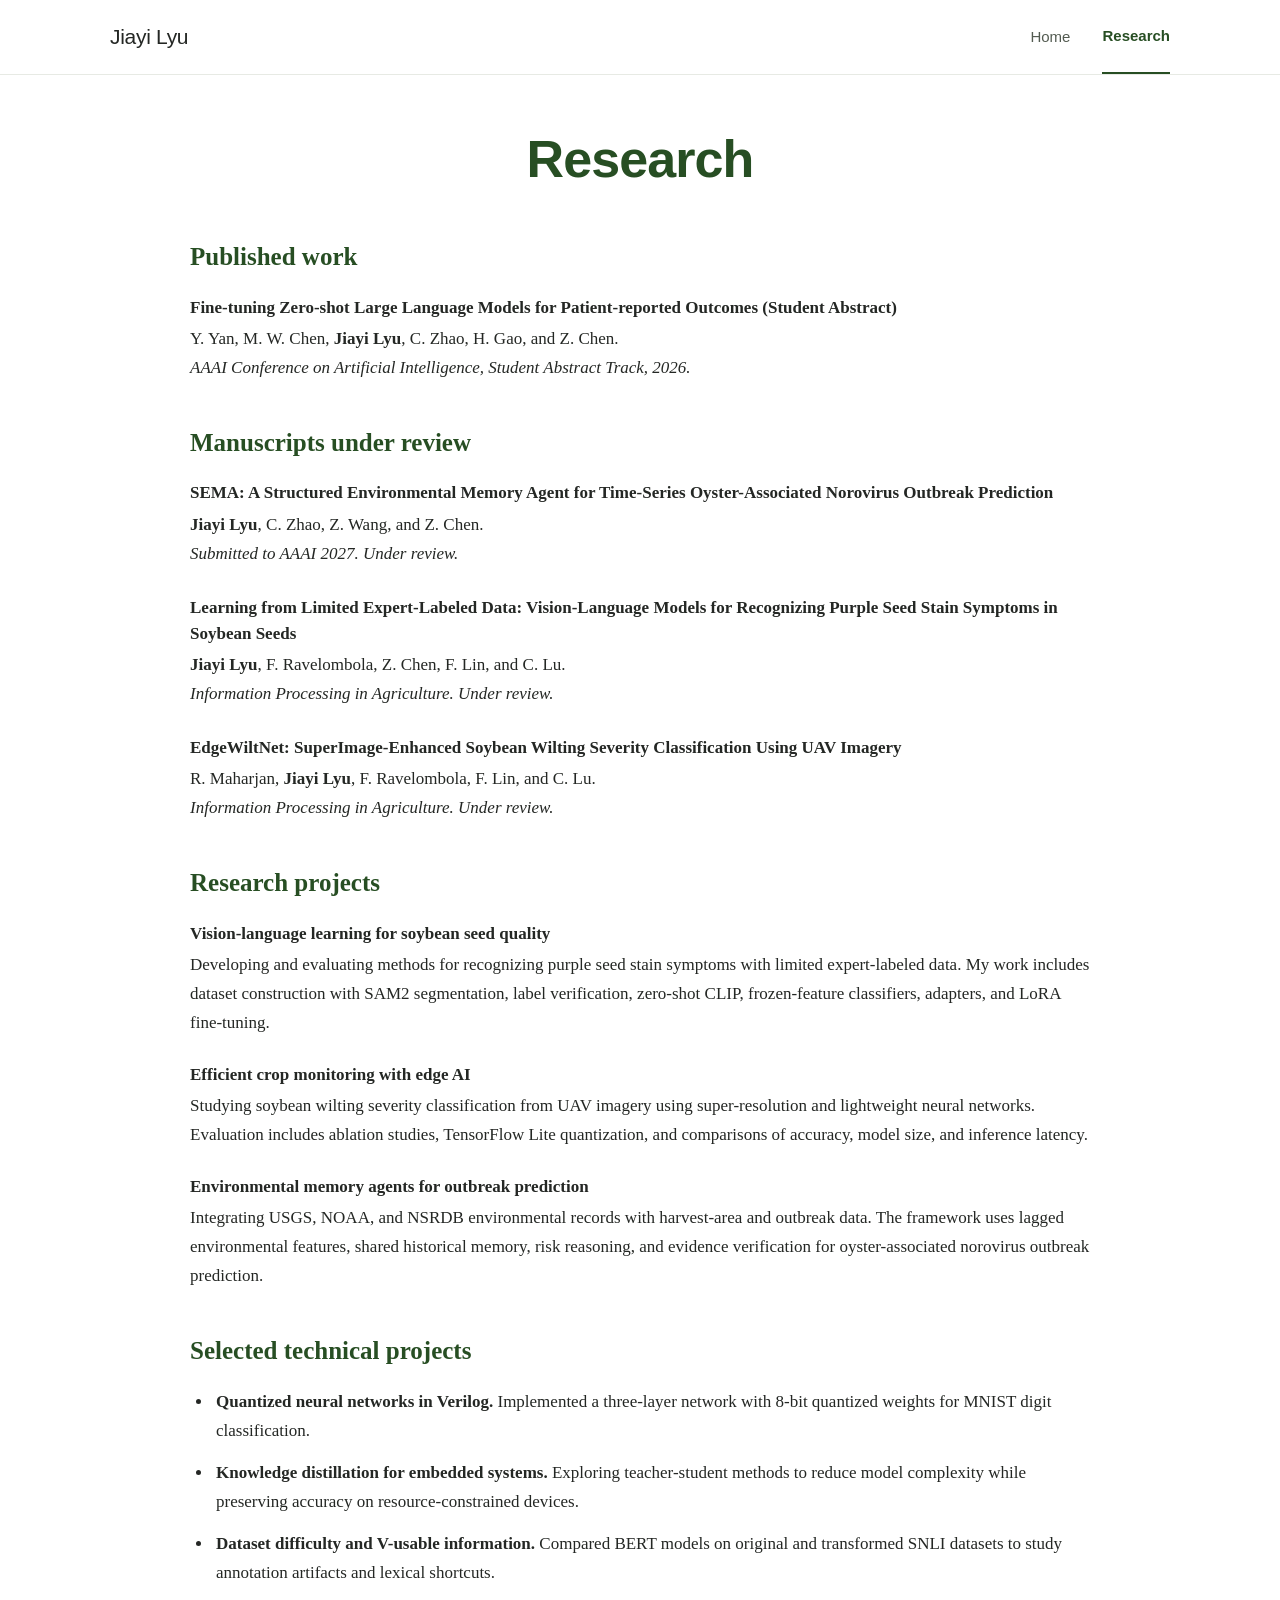
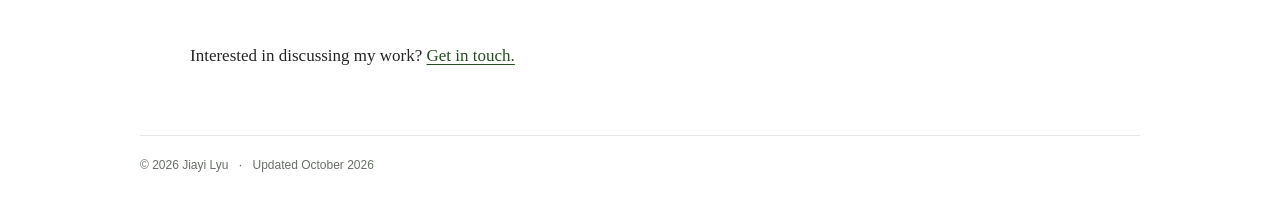
==== research.html @ 314a5ffe "Add files via upload" ====
<!doctype html>
<html lang="en">
<head>
  <meta charset="utf-8">
  <meta name="viewport" content="width=device-width, initial-scale=1">
  <title>Research | Jiayi Lyu</title>
  <meta name="description" content="Jiayi Lyu's publications, manuscripts under review, and projects in vision-language learning, agricultural computer vision, memory-based agents, and efficient AI.">
  <meta name="author" content="Jiayi Lyu">
  <meta name="robots" content="index,follow">
  <meta property="og:type" content="website">
  <meta property="og:title" content="Research | Jiayi Lyu">
  <meta property="og:description" content="Publications and research in efficient AI, vision-language models, environmental prediction, and edge deployment.">
  <meta property="og:url" content="https://jiayilyu777-dzq.github.io/research.html">
  <link rel="canonical" href="https://jiayilyu777-dzq.github.io/research.html">
  <link rel="icon" href="favicon.svg" type="image/svg+xml">
  <link rel="stylesheet" href="style.css">
</head>
<body>
  <a class="skip-link" href="#main">Skip to content</a>
  <header class="site-header">
    <nav class="navigation" aria-label="Main navigation">
      <a class="site-name" href="index.html">Jiayi Lyu</a>
      <div class="nav-links">
        <a href="index.html">Home</a>
        <a href="research.html" aria-current="page">Research</a>
      </div>
    </nav>
  </header>

  <main id="main" class="page-shell research-page">
    <h1 class="page-title">Research</h1>
    <section aria-labelledby="published-heading">
      <h2 id="published-heading">Published work</h2>
      <article class="publication">
        <h3>Fine-tuning Zero-shot Large Language Models for Patient-reported Outcomes (Student Abstract)</h3>
        <p>Y. Yan, M. W. Chen, <strong>Jiayi Lyu</strong>, C. Zhao, H. Gao, and Z. Chen.</p>
        <p class="venue">AAAI Conference on Artificial Intelligence, Student Abstract Track, 2026.</p>
      </article>
    </section>

    <section aria-labelledby="review-heading">
      <h2 id="review-heading">Manuscripts under review</h2>
      <article class="publication">
        <h3>SEMA: A Structured Environmental Memory Agent for Time-Series Oyster-Associated Norovirus Outbreak Prediction</h3>
        <p><strong>Jiayi Lyu</strong>, C. Zhao, Z. Wang, and Z. Chen.</p>
        <p class="venue">Submitted to AAAI 2027. <span class="status">Under review.</span></p>
      </article>
      <article class="publication">
        <h3>Learning from Limited Expert-Labeled Data: Vision-Language Models for Recognizing Purple Seed Stain Symptoms in Soybean Seeds</h3>
        <p><strong>Jiayi Lyu</strong>, F. Ravelombola, Z. Chen, F. Lin, and C. Lu.</p>
        <p class="venue">Information Processing in Agriculture. <span class="status">Under review.</span></p>
      </article>
      <article class="publication">
        <h3>EdgeWiltNet: SuperImage-Enhanced Soybean Wilting Severity Classification Using UAV Imagery</h3>
        <p>R. Maharjan, <strong>Jiayi Lyu</strong>, F. Ravelombola, F. Lin, and C. Lu.</p>
        <p class="venue">Information Processing in Agriculture. <span class="status">Under review.</span></p>
      </article>
    </section>

    <section aria-labelledby="projects-heading">
      <h2 id="projects-heading">Research projects</h2>
      <article class="research-project">
        <h3>Vision-language learning for soybean seed quality</h3>
        <p>Developing and evaluating methods for recognizing purple seed stain symptoms with limited expert-labeled data. My work includes dataset construction with SAM2 segmentation, label verification, zero-shot CLIP, frozen-feature classifiers, adapters, and LoRA fine-tuning.</p>
      </article>
      <article class="research-project">
        <h3>Efficient crop monitoring with edge AI</h3>
        <p>Studying soybean wilting severity classification from UAV imagery using super-resolution and lightweight neural networks. Evaluation includes ablation studies, TensorFlow Lite quantization, and comparisons of accuracy, model size, and inference latency.</p>
      </article>
      <article class="research-project">
        <h3>Environmental memory agents for outbreak prediction</h3>
        <p>Integrating USGS, NOAA, and NSRDB environmental records with harvest-area and outbreak data. The framework uses lagged environmental features, shared historical memory, risk reasoning, and evidence verification for oyster-associated norovirus outbreak prediction.</p>
      </article>
    </section>

    <section aria-labelledby="technical-heading">
      <h2 id="technical-heading">Selected technical projects</h2>
      <ul class="technical-projects">
        <li><strong>Quantized neural networks in Verilog.</strong> Implemented a three-layer network with 8-bit quantized weights for MNIST digit classification.</li>
        <li><strong>Knowledge distillation for embedded systems.</strong> Exploring teacher-student methods to reduce model complexity while preserving accuracy on resource-constrained devices.</li>
        <li><strong>Dataset difficulty and V-usable information.</strong> Compared BERT models on original and transformed SNLI datasets to study annotation artifacts and lexical shortcuts.</li>
      </ul>
    </section>
    <p class="research-contact">Interested in discussing my work? <a href="mailto:jiayi.lyu@siu.edu">Get in touch.</a></p>
  </main>

  <footer class="site-footer"><p>&copy; 2026 Jiayi Lyu <span aria-hidden="true">&middot;</span> Updated October 2026</p></footer>
</body>
</html>
---- style.css ----
:root {
  color-scheme: light;
  --green: #274e23;
  --ink: #242724;
  --muted: #697068;
  --line: #e7eae4;
  --paper: #ffffff;
  --soft: #eef2e9;
}

* { box-sizing: border-box; }
html { scroll-behavior: smooth; }
body {
  margin: 0;
  background: var(--paper);
  color: var(--ink);
  font-family: Georgia, "Times New Roman", serif;
  font-size: 17px;
  line-height: 1.7;
  -webkit-font-smoothing: antialiased;
}
a { color: var(--green); text-underline-offset: .2em; text-decoration-thickness: 1px; }
a:hover { color: #142d11; text-decoration-thickness: 2px; }
a:focus-visible { outline: 2px solid var(--green); outline-offset: 5px; border-radius: 2px; }
strong { font-weight: 700; }
p { margin: 0 0 1.2em; }
.skip-link { position: absolute; left: 16px; top: -90px; padding: 8px 16px; background: white; z-index: 2; }
.skip-link:focus { top: 12px; }
.site-header { border-bottom: 1px solid var(--line); }
.navigation {
  width: min(1060px, calc(100% - 64px));
  min-height: 74px;
  margin-inline: auto;
  display: flex;
  justify-content: space-between;
  align-items: center;
  gap: 24px;
  font-family: Arial, Helvetica, sans-serif;
}
.site-name { font-size: 21px; color: var(--ink); text-decoration: none; letter-spacing: -.3px; }
.nav-links { display: flex; gap: 32px; align-items: center; }
.nav-links a { color: #535b51; text-decoration: none; font-size: 15px; padding-block: 23px; }
.nav-links a[aria-current="page"] { color: var(--green); font-weight: 700; border-bottom: 2px solid var(--green); }
.nav-links a:hover { color: var(--green); }
.page-shell { width: min(1000px, calc(100% - 64px)); margin-inline: auto; }
.page-title {
  margin: 54px 0 58px;
  color: var(--green);
  font-family: Arial, Helvetica, sans-serif;
  font-size: clamp(38px, 5vw, 52px);
  font-weight: 700;
  letter-spacing: -.9px;
  line-height: 1.18;
  text-align: center;
}
.profile-layout { display: grid; grid-template-columns: 190px minmax(0, 1fr); gap: 54px; align-items: start; }
.portrait { display: block; width: 190px; height: 220px; object-fit: cover; border-radius: 2px; margin-bottom: 23px; }
.monogram {
  display: grid;
  place-items: center;
  background: var(--soft);
  border: 1px solid #e0e7da;
  color: #53694a;
  font-size: 66px;
  font-weight: 400;
  letter-spacing: -5px;
  user-select: none;
}
.sidebar-text { font-size: 15px; line-height: 1.65; }
.sidebar-text h2 { font-size: 17px; margin: 0 0 12px; font-weight: 700; color: var(--ink); }
.sidebar-text p { margin-bottom: 19px; }
.biography .greeting { margin: 0 0 25px; font-weight: 700; }
.biography p { text-wrap: pretty; }
.opportunities { margin-top: 29px; }
.research-link { padding-top: 3px; }
.site-footer {
  width: min(1000px, calc(100% - 64px));
  margin: 64px auto 0;
  padding: 20px 0 28px;
  border-top: 1px solid var(--line);
  color: var(--muted);
  font: 12px/1.6 Arial, Helvetica, sans-serif;
}
.site-footer p { margin: 0; }
.site-footer span { padding-inline: 7px; }
.research-page { max-width: 900px; }
.research-page .page-title { margin-bottom: 51px; }
.research-page section { margin-bottom: 44px; }
.research-page h2 { margin: 0 0 21px; color: var(--green); font-size: 25px; line-height: 1.3; font-weight: 700; }
.research-page h3 { font-size: 17px; line-height: 1.55; margin: 0 0 4px; font-weight: 700; }
.publication { margin-bottom: 26px; }
.publication p { margin: 0; }
.publication .venue { font-style: italic; }
.status { white-space: nowrap; }
.research-project { margin-bottom: 24px; }
.research-project p { margin: 0; }
.technical-projects { margin: 0; padding-left: 23px; }
.technical-projects li { margin-bottom: 13px; padding-left: 3px; }
.research-contact { padding-top: 10px; }

@media (max-width: 680px) {
  body { font-size: 16px; }
  .navigation, .page-shell, .site-footer { width: calc(100% - 40px); }
  .navigation { min-height: 64px; gap: 14px; }
  .site-name { font-size: 19px; }
  .nav-links { gap: 22px; }
  .nav-links a { font-size: 14px; padding-block: 19px; }
  .page-title { margin: 38px 0 37px; font-size: 39px; }
  .profile-layout { grid-template-columns: minmax(0, 1fr); gap: 35px; }
  .profile-sidebar { display: grid; grid-template-columns: 110px minmax(0, 1fr); gap: 23px; align-items: start; }
  .portrait { width: 110px; height: 140px; margin: 0; }
  .monogram { font-size: 46px; letter-spacing: -3px; }
  .sidebar-text { font-size: 13px; overflow-wrap: anywhere; }
  .sidebar-text h2 { font-size: 15px; margin-bottom: 6px; }
  .sidebar-text p { margin-bottom: 11px; }
  .biography .greeting { margin-bottom: 20px; }
  .opportunities { margin-top: 24px; }
  .site-footer { margin-top: 40px; }
  .research-page .page-title { margin-bottom: 36px; }
  .research-page h2 { font-size: 23px; }
  .research-page h3 { font-size: 16px; overflow-wrap: anywhere; }
}

@media (max-width: 350px) {
  .navigation, .page-shell, .site-footer { width: calc(100% - 32px); }
  .nav-links { gap: 15px; }
  .profile-sidebar { grid-template-columns: 90px minmax(0, 1fr); gap: 17px; }
  .portrait { width: 90px; height: 120px; }
}

@media (prefers-reduced-motion: reduce) { html { scroll-behavior: auto; } }
@media print {
  .site-header, .skip-link, .site-footer { display: none; }
  .page-shell { width: 100%; }
  .page-title { margin: 0 0 28px; font-size: 32px; }
  a { color: inherit; }
  .publication, .research-project { break-inside: avoid; }
}
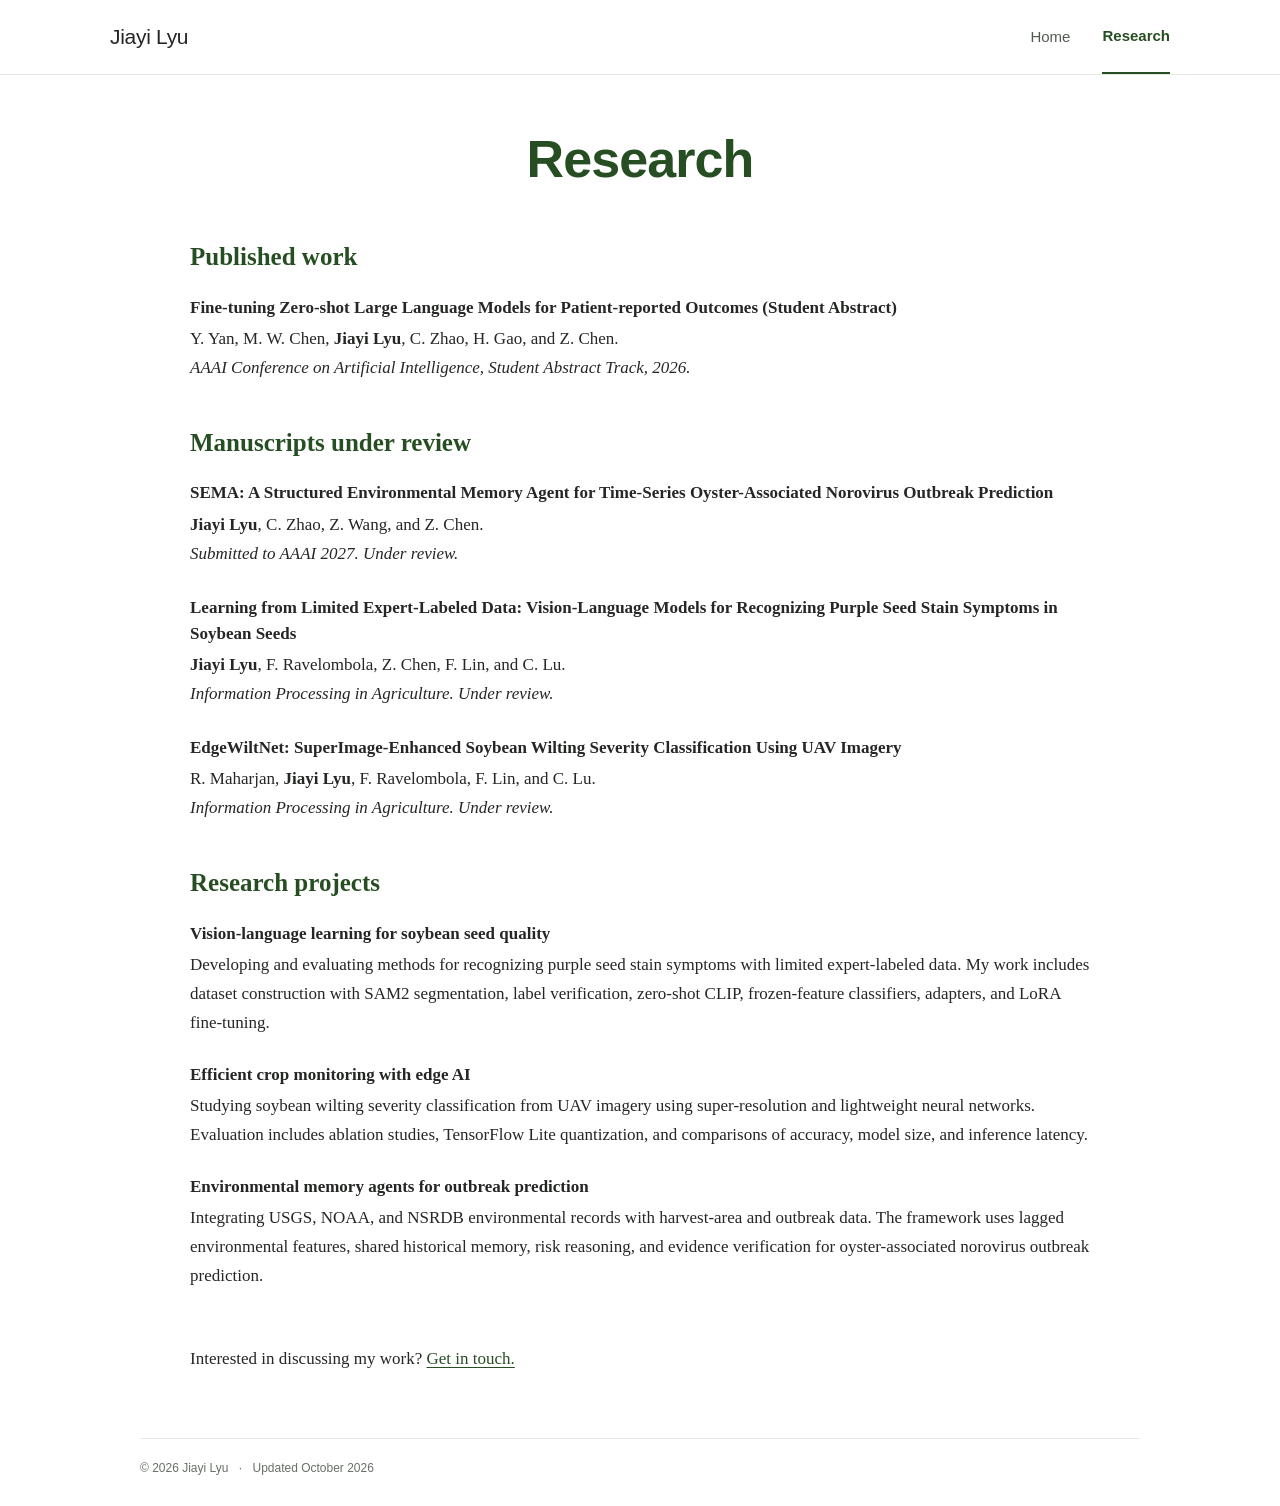
==== commit 0181f977: "Remove selected technical projects section Removed the technical projects section from the research " ====
--- a/research.html
+++ b/research.html
@@ -73,14 +73,6 @@
       </article>
     </section>
 
-    <section aria-labelledby="technical-heading">
-      <h2 id="technical-heading">Selected technical projects</h2>
-      <ul class="technical-projects">
-        <li><strong>Quantized neural networks in Verilog.</strong> Implemented a three-layer network with 8-bit quantized weights for MNIST digit classification.</li>
-        <li><strong>Knowledge distillation for embedded systems.</strong> Exploring teacher-student methods to reduce model complexity while preserving accuracy on resource-constrained devices.</li>
-        <li><strong>Dataset difficulty and V-usable information.</strong> Compared BERT models on original and transformed SNLI datasets to study annotation artifacts and lexical shortcuts.</li>
-      </ul>
-    </section>
     <p class="research-contact">Interested in discussing my work? <a href="mailto:jiayi.lyu@siu.edu">Get in touch.</a></p>
   </main>
 
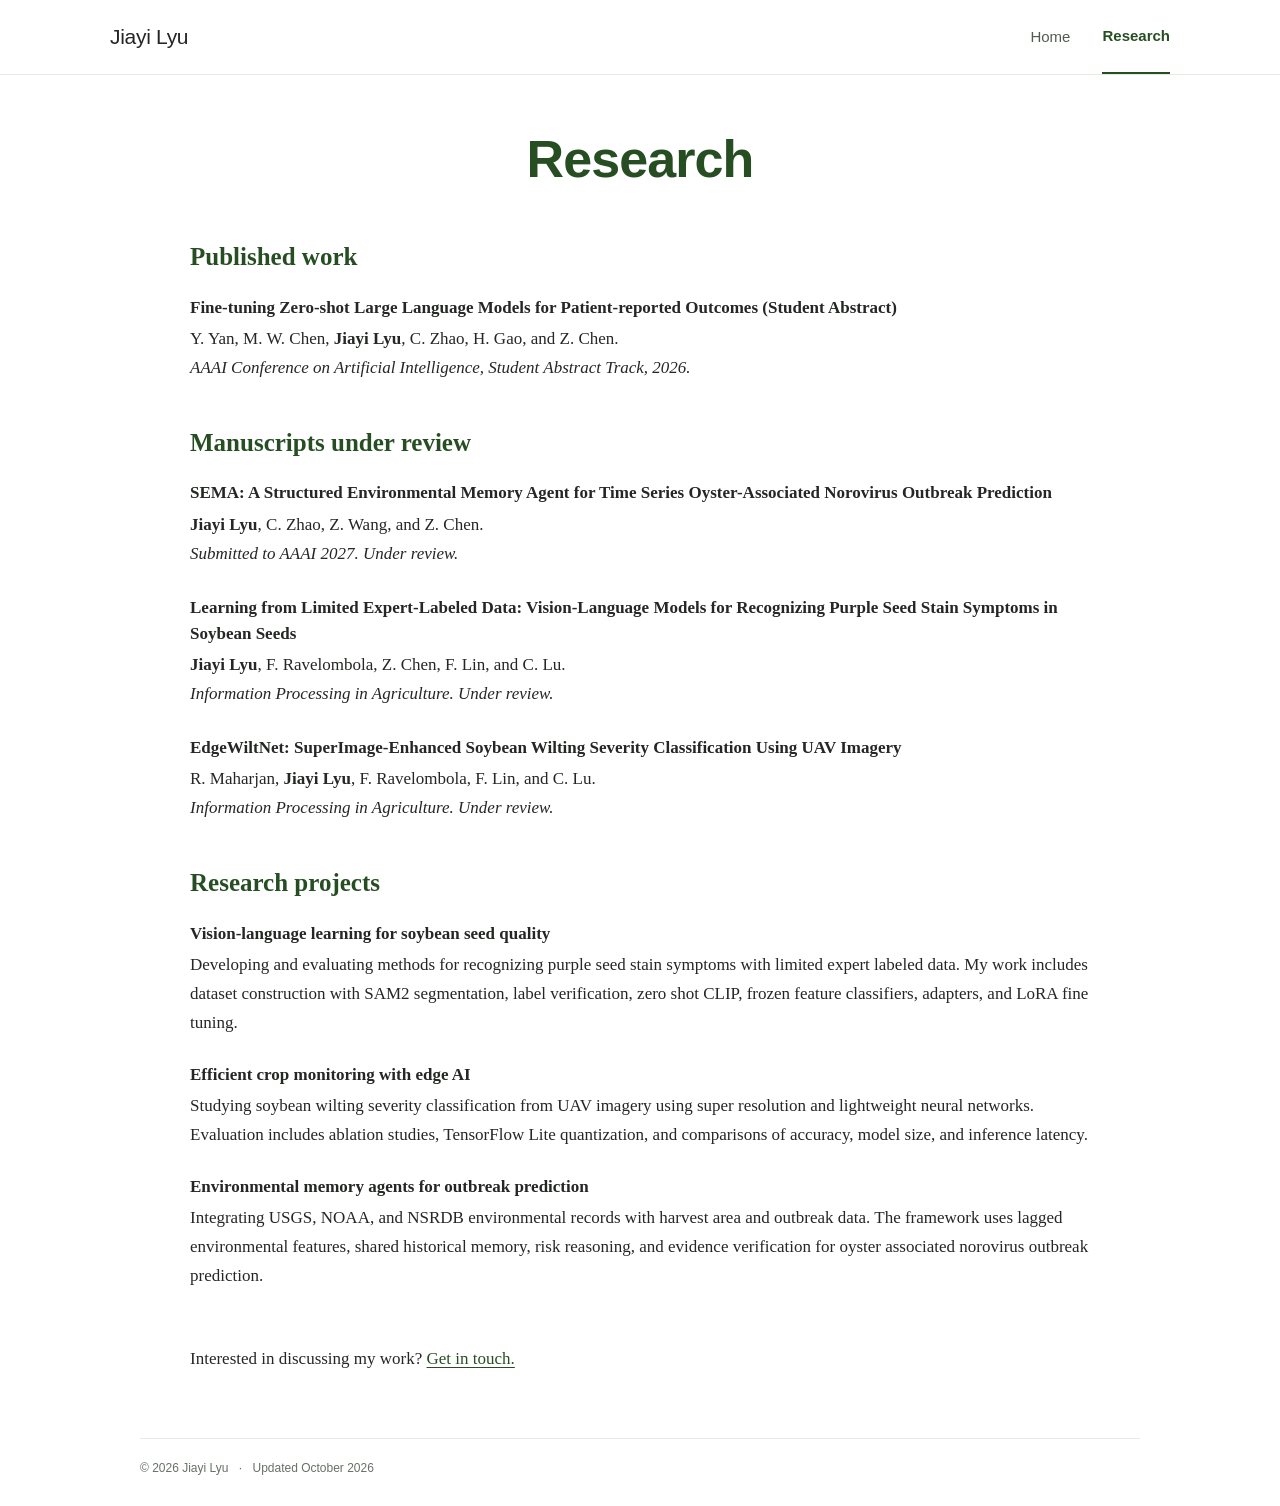
==== commit 1dba3f8e: "Add R1 designation and simplify hyphenated wording" ====
--- a/research.html
+++ b/research.html
@@ -4,12 +4,12 @@
   <meta charset="utf-8">
   <meta name="viewport" content="width=device-width, initial-scale=1">
   <title>Research | Jiayi Lyu</title>
-  <meta name="description" content="Jiayi Lyu's publications, manuscripts under review, and projects in vision-language learning, agricultural computer vision, memory-based agents, and efficient AI.">
+  <meta name="description" content="Jiayi Lyu's publications, manuscripts under review, and projects in vision language learning, agricultural computer vision, memory based agents, and efficient AI.">
   <meta name="author" content="Jiayi Lyu">
   <meta name="robots" content="index,follow">
   <meta property="og:type" content="website">
   <meta property="og:title" content="Research | Jiayi Lyu">
-  <meta property="og:description" content="Publications and research in efficient AI, vision-language models, environmental prediction, and edge deployment.">
+  <meta property="og:description" content="Publications and research in efficient AI, vision language models, environmental prediction, and edge deployment.">
   <meta property="og:url" content="https://jiayilyu777-dzq.github.io/research.html">
   <link rel="canonical" href="https://jiayilyu777-dzq.github.io/research.html">
   <link rel="icon" href="favicon.svg" type="image/svg+xml">
@@ -41,7 +41,7 @@
     <section aria-labelledby="review-heading">
       <h2 id="review-heading">Manuscripts under review</h2>
       <article class="publication">
-        <h3>SEMA: A Structured Environmental Memory Agent for Time-Series Oyster-Associated Norovirus Outbreak Prediction</h3>
+        <h3>SEMA: A Structured Environmental Memory Agent for Time Series Oyster-Associated Norovirus Outbreak Prediction</h3>
         <p><strong>Jiayi Lyu</strong>, C. Zhao, Z. Wang, and Z. Chen.</p>
         <p class="venue">Submitted to AAAI 2027. <span class="status">Under review.</span></p>
       </article>
@@ -61,15 +61,15 @@
       <h2 id="projects-heading">Research projects</h2>
       <article class="research-project">
         <h3>Vision-language learning for soybean seed quality</h3>
-        <p>Developing and evaluating methods for recognizing purple seed stain symptoms with limited expert-labeled data. My work includes dataset construction with SAM2 segmentation, label verification, zero-shot CLIP, frozen-feature classifiers, adapters, and LoRA fine-tuning.</p>
+        <p>Developing and evaluating methods for recognizing purple seed stain symptoms with limited expert labeled data. My work includes dataset construction with SAM2 segmentation, label verification, zero shot CLIP, frozen feature classifiers, adapters, and LoRA fine tuning.</p>
       </article>
       <article class="research-project">
         <h3>Efficient crop monitoring with edge AI</h3>
-        <p>Studying soybean wilting severity classification from UAV imagery using super-resolution and lightweight neural networks. Evaluation includes ablation studies, TensorFlow Lite quantization, and comparisons of accuracy, model size, and inference latency.</p>
+        <p>Studying soybean wilting severity classification from UAV imagery using super resolution and lightweight neural networks. Evaluation includes ablation studies, TensorFlow Lite quantization, and comparisons of accuracy, model size, and inference latency.</p>
       </article>
       <article class="research-project">
         <h3>Environmental memory agents for outbreak prediction</h3>
-        <p>Integrating USGS, NOAA, and NSRDB environmental records with harvest-area and outbreak data. The framework uses lagged environmental features, shared historical memory, risk reasoning, and evidence verification for oyster-associated norovirus outbreak prediction.</p>
+        <p>Integrating USGS, NOAA, and NSRDB environmental records with harvest area and outbreak data. The framework uses lagged environmental features, shared historical memory, risk reasoning, and evidence verification for oyster associated norovirus outbreak prediction.</p>
       </article>
     </section>
 
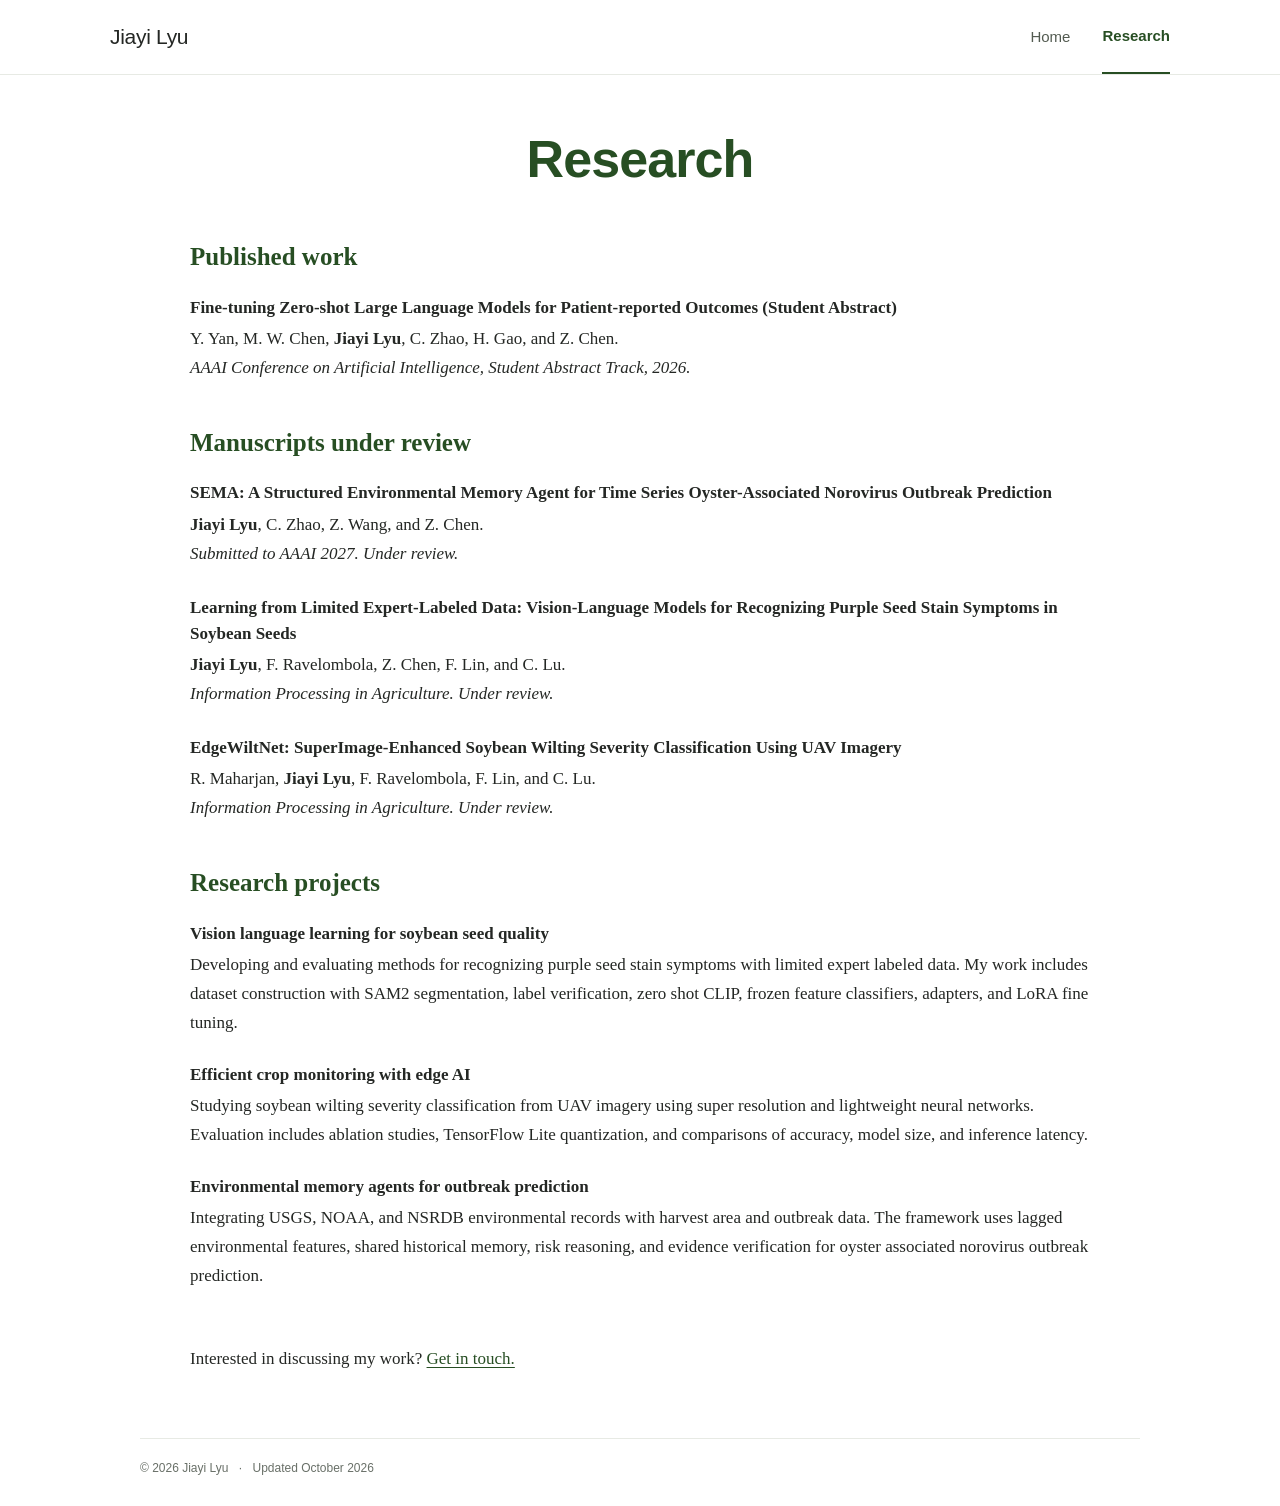
==== commit d300cf68: "Simplify research project heading" ====
--- a/research.html
+++ b/research.html
@@ -60,7 +60,7 @@
     <section aria-labelledby="projects-heading">
       <h2 id="projects-heading">Research projects</h2>
       <article class="research-project">
-        <h3>Vision-language learning for soybean seed quality</h3>
+        <h3>Vision language learning for soybean seed quality</h3>
         <p>Developing and evaluating methods for recognizing purple seed stain symptoms with limited expert labeled data. My work includes dataset construction with SAM2 segmentation, label verification, zero shot CLIP, frozen feature classifiers, adapters, and LoRA fine tuning.</p>
       </article>
       <article class="research-project">
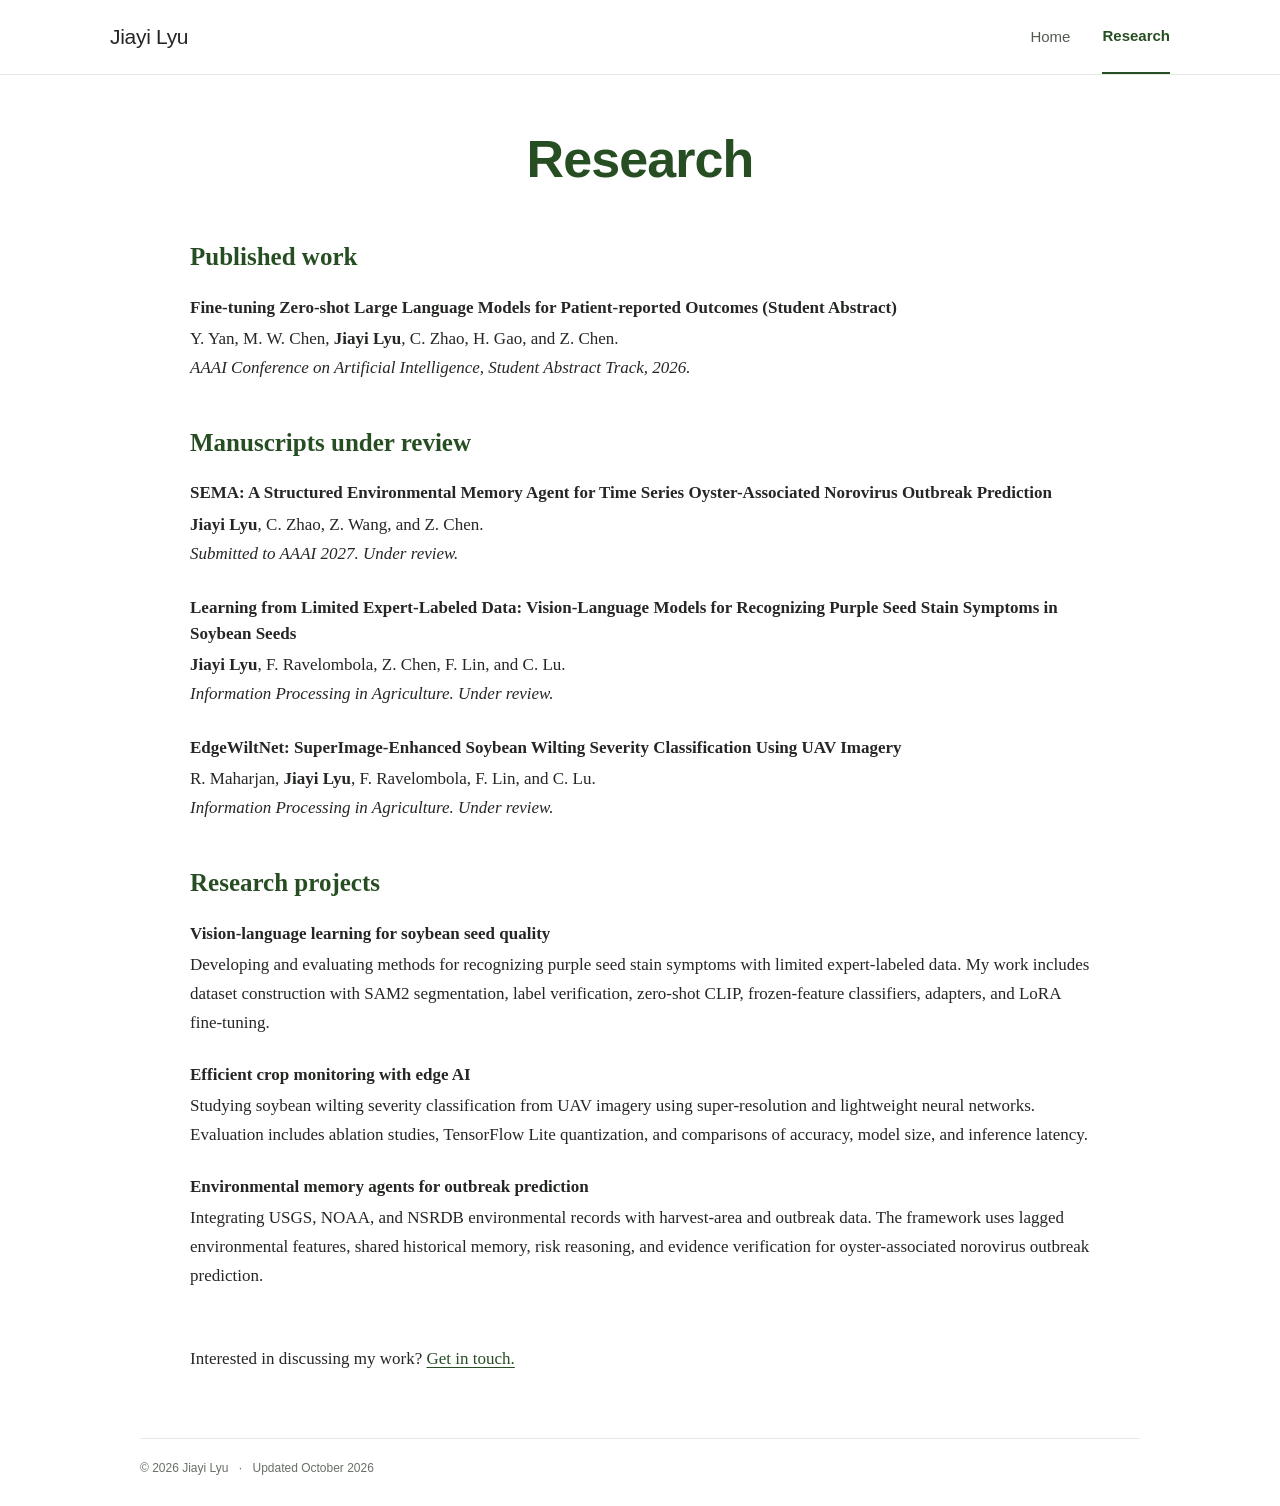
==== commit 8572b185: "Restore hyphens except time series and resource constrained" ====
--- a/research.html
+++ b/research.html
@@ -4,12 +4,12 @@
   <meta charset="utf-8">
   <meta name="viewport" content="width=device-width, initial-scale=1">
   <title>Research | Jiayi Lyu</title>
-  <meta name="description" content="Jiayi Lyu's publications, manuscripts under review, and projects in vision language learning, agricultural computer vision, memory based agents, and efficient AI.">
+  <meta name="description" content="Jiayi Lyu's publications, manuscripts under review, and projects in vision-language learning, agricultural computer vision, memory-based agents, and efficient AI.">
   <meta name="author" content="Jiayi Lyu">
   <meta name="robots" content="index,follow">
   <meta property="og:type" content="website">
   <meta property="og:title" content="Research | Jiayi Lyu">
-  <meta property="og:description" content="Publications and research in efficient AI, vision language models, environmental prediction, and edge deployment.">
+  <meta property="og:description" content="Publications and research in efficient AI, vision-language models, environmental prediction, and edge deployment.">
   <meta property="og:url" content="https://jiayilyu777-dzq.github.io/research.html">
   <link rel="canonical" href="https://jiayilyu777-dzq.github.io/research.html">
   <link rel="icon" href="favicon.svg" type="image/svg+xml">
@@ -60,16 +60,16 @@
     <section aria-labelledby="projects-heading">
       <h2 id="projects-heading">Research projects</h2>
       <article class="research-project">
-        <h3>Vision language learning for soybean seed quality</h3>
-        <p>Developing and evaluating methods for recognizing purple seed stain symptoms with limited expert labeled data. My work includes dataset construction with SAM2 segmentation, label verification, zero shot CLIP, frozen feature classifiers, adapters, and LoRA fine tuning.</p>
+        <h3>Vision-language learning for soybean seed quality</h3>
+        <p>Developing and evaluating methods for recognizing purple seed stain symptoms with limited expert-labeled data. My work includes dataset construction with SAM2 segmentation, label verification, zero-shot CLIP, frozen-feature classifiers, adapters, and LoRA fine-tuning.</p>
       </article>
       <article class="research-project">
         <h3>Efficient crop monitoring with edge AI</h3>
-        <p>Studying soybean wilting severity classification from UAV imagery using super resolution and lightweight neural networks. Evaluation includes ablation studies, TensorFlow Lite quantization, and comparisons of accuracy, model size, and inference latency.</p>
+        <p>Studying soybean wilting severity classification from UAV imagery using super-resolution and lightweight neural networks. Evaluation includes ablation studies, TensorFlow Lite quantization, and comparisons of accuracy, model size, and inference latency.</p>
       </article>
       <article class="research-project">
         <h3>Environmental memory agents for outbreak prediction</h3>
-        <p>Integrating USGS, NOAA, and NSRDB environmental records with harvest area and outbreak data. The framework uses lagged environmental features, shared historical memory, risk reasoning, and evidence verification for oyster associated norovirus outbreak prediction.</p>
+        <p>Integrating USGS, NOAA, and NSRDB environmental records with harvest-area and outbreak data. The framework uses lagged environmental features, shared historical memory, risk reasoning, and evidence verification for oyster-associated norovirus outbreak prediction.</p>
       </article>
     </section>
 
